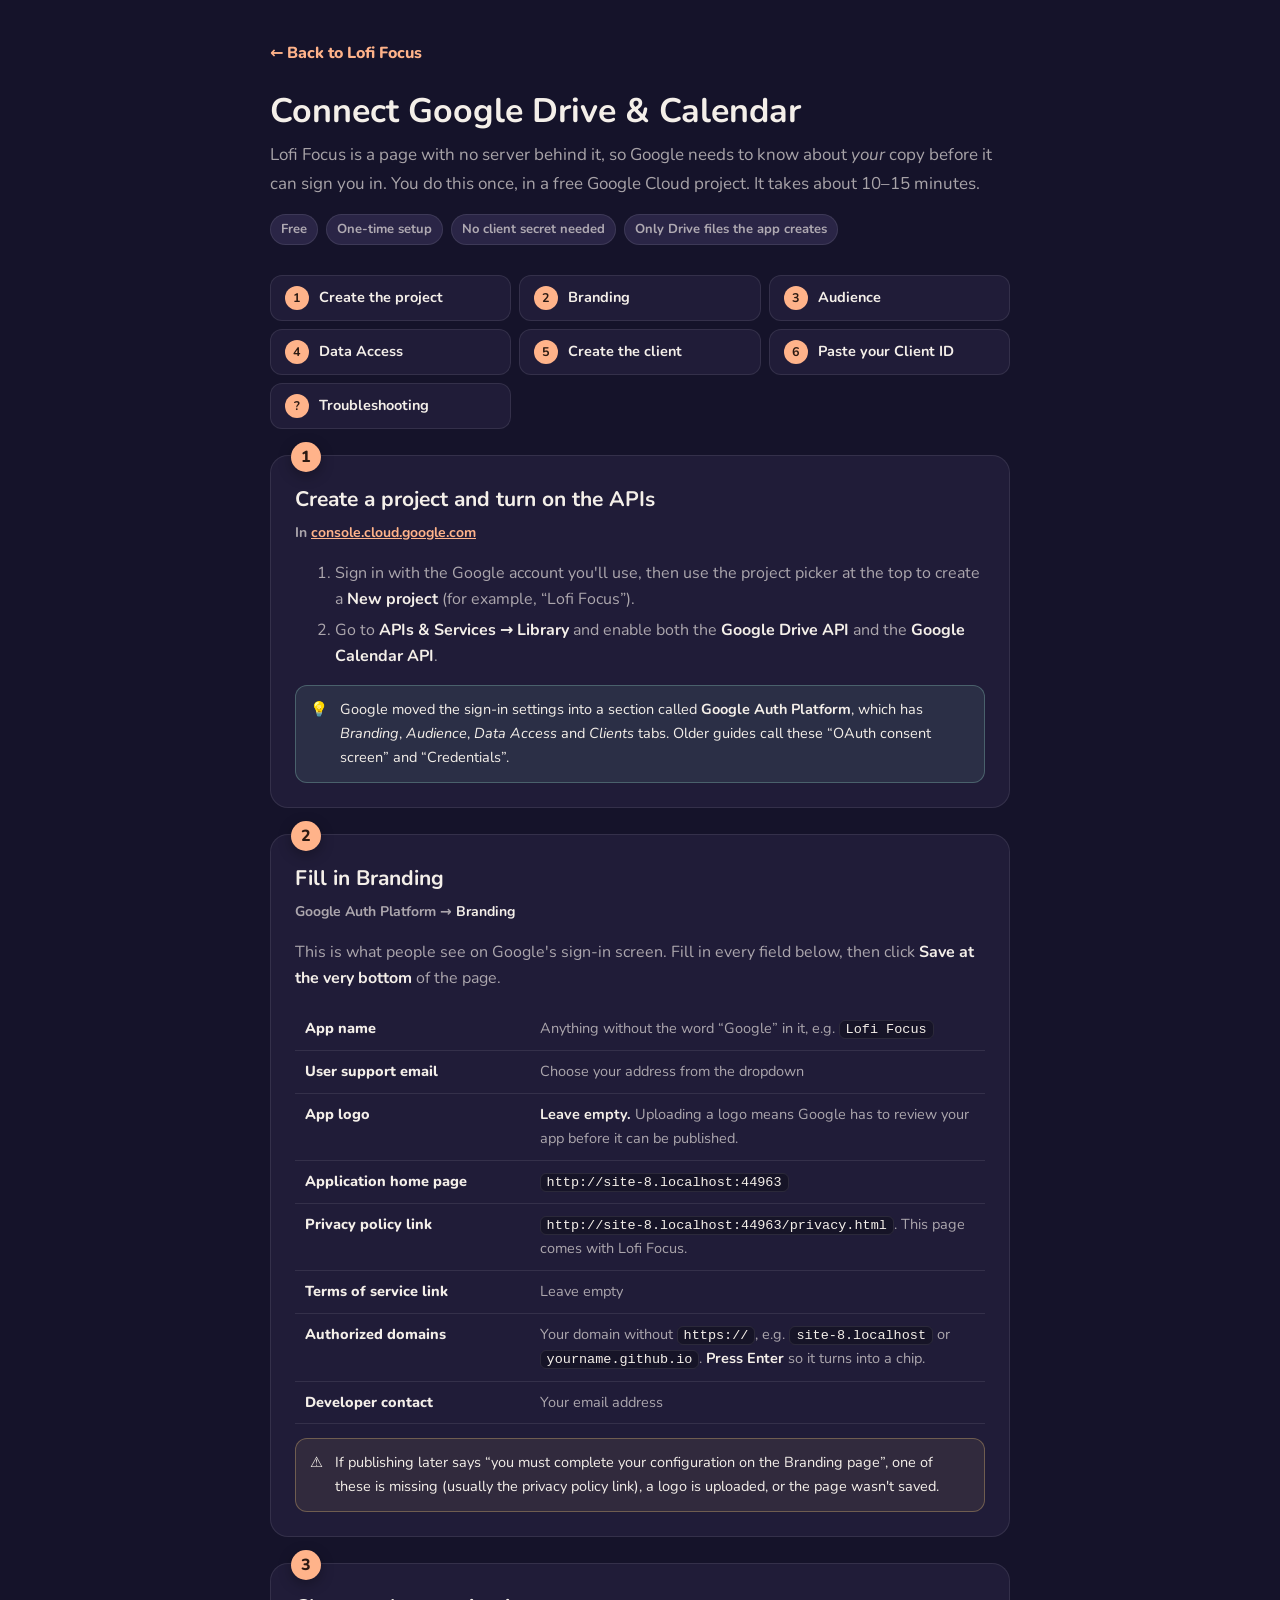
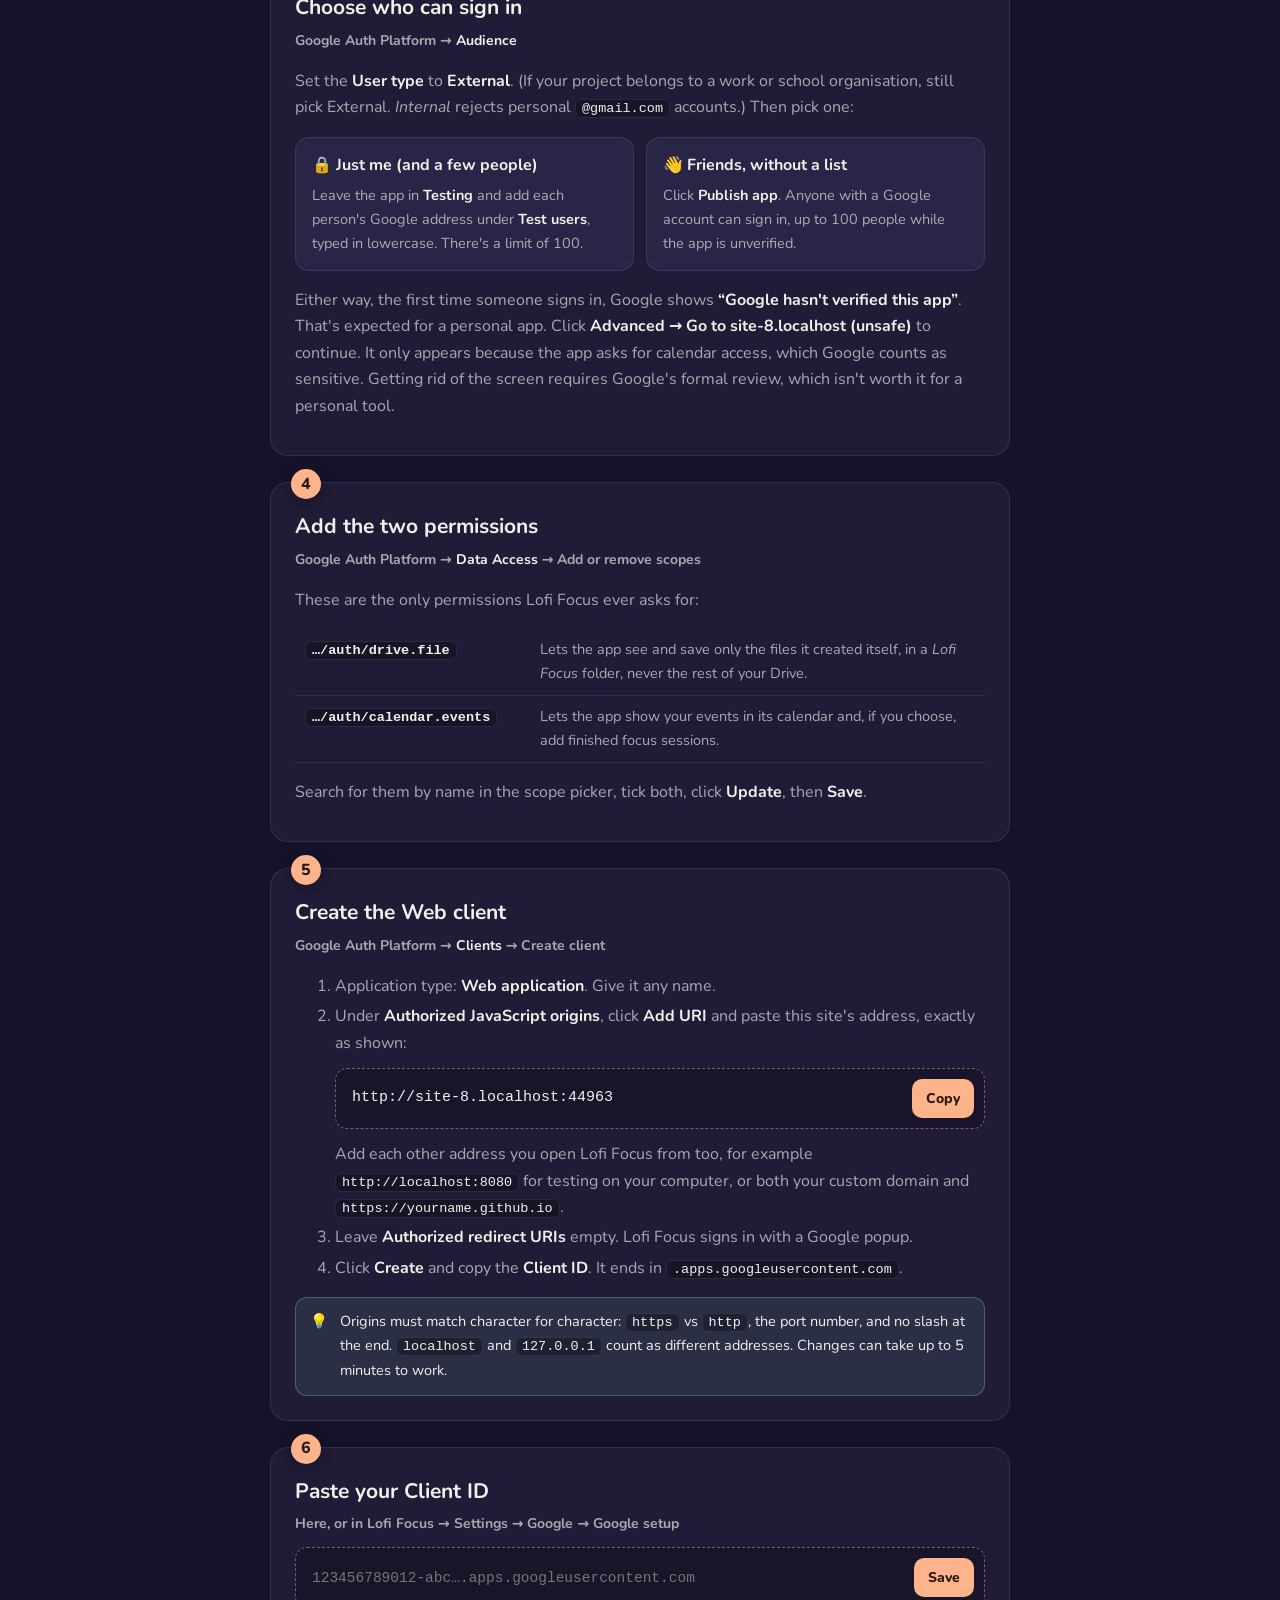
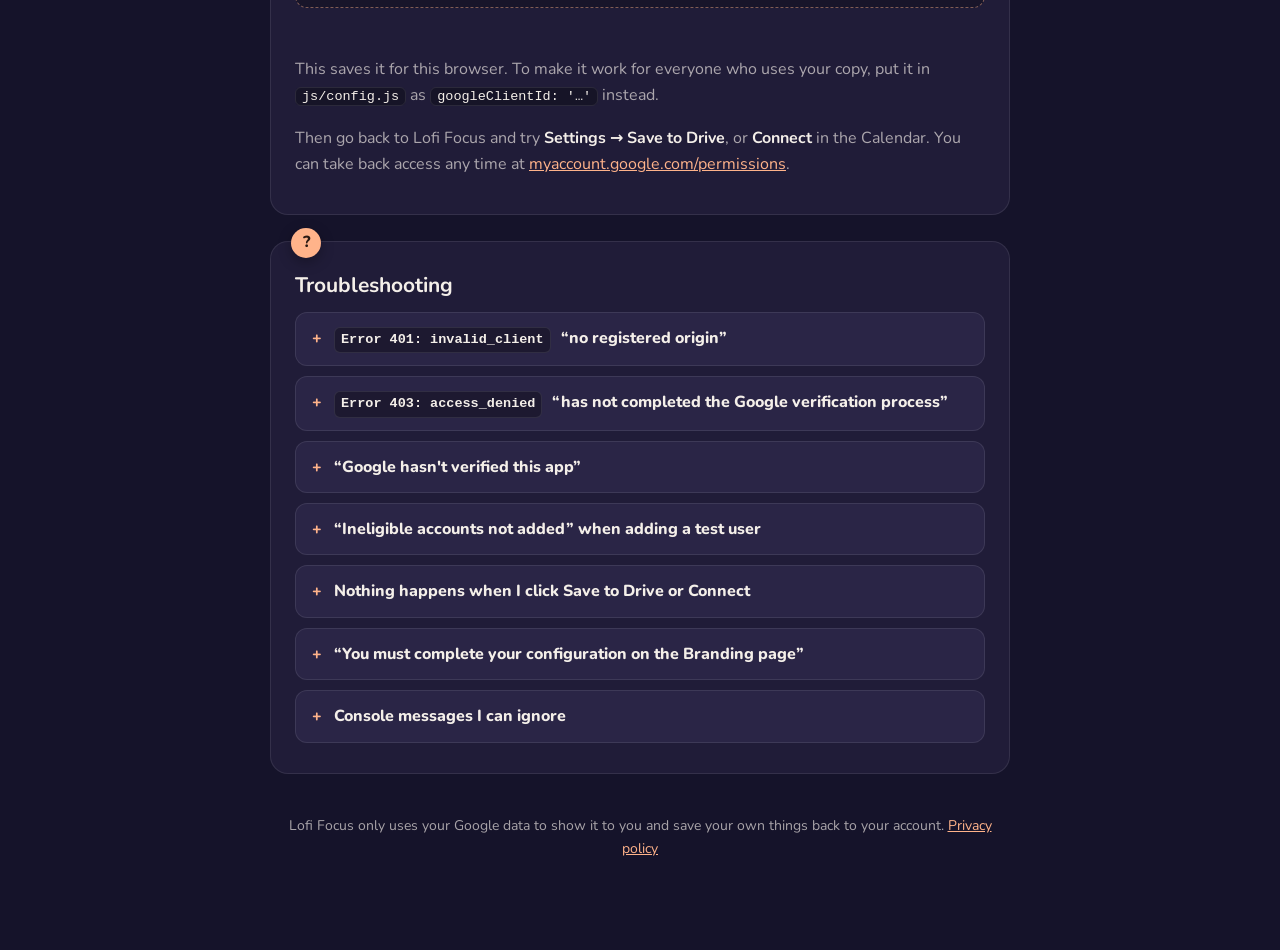
==== google-setup.html @ 4bba5fe3 "add google oauth setup instructions" ====
<!doctype html>
<html lang="en">
<head>
  <meta charset="utf-8">
  <meta name="viewport" content="width=device-width, initial-scale=1">
  <title>Google Setup · Lofi Focus</title>
  <meta name="description" content="Step-by-step: connect Lofi Focus to Google Drive and Google Calendar.">
  <link rel="icon" href="data:image/svg+xml,<svg xmlns='http://www.w3.org/2000/svg' viewBox='0 0 100 100'><text y='.9em' font-size='90'>🍅</text></svg>">
  <link rel="preconnect" href="https://fonts.googleapis.com">
  <link rel="preconnect" href="https://fonts.gstatic.com" crossorigin>
  <link rel="stylesheet" href="https://fonts.googleapis.com/css2?family=Nunito:wght@400;600;700;800&display=swap">
  <style>
    :root {
      --bg: #15132a; --card: #201c38; --card-2: #2a2546; --text: #f4efe9; --muted: rgba(244, 239, 233, 0.66);
      --line: rgba(255, 255, 255, 0.09); --accent: #ffb38a; --accent-ink: #2b1a13; --good: #93d6c4; --warn: #ffd27a;
      color-scheme: dark;
    }
    * { box-sizing: border-box; }
    html { scroll-behavior: smooth; }
    body { margin: 0; background: radial-gradient(1200px 600px at 80% -10%, #2c2450 0%, transparent 60%), var(--bg); color: var(--text); font: 16px/1.65 'Nunito', ui-rounded, system-ui, -apple-system, 'Segoe UI', sans-serif; }
    main { max-width: 780px; margin: 0 auto; padding: 40px 20px 96px; }
    a { color: var(--accent); }
    .back { display: inline-flex; gap: 6px; text-decoration: none; font-weight: 800; margin-bottom: 26px; }
    header h1 { font-size: 34px; line-height: 1.15; margin: 0 0 10px; }
    header p { color: var(--muted); margin: 0; font-size: 17px; }
    .badges { display: flex; flex-wrap: wrap; gap: 8px; margin: 16px 0 0; }
    .badge { font-size: 13px; font-weight: 700; padding: 4px 10px; border-radius: 999px; background: var(--card-2); color: var(--muted); border: 1px solid var(--line); }
    nav.toc { margin: 30px 0 10px; display: grid; grid-template-columns: repeat(auto-fit, minmax(210px, 1fr)); gap: 8px; }
    nav.toc a { display: flex; gap: 10px; align-items: center; padding: 10px 14px; border-radius: 12px; background: var(--card); border: 1px solid var(--line); text-decoration: none; color: var(--text); font-weight: 700; font-size: 14.5px; }
    nav.toc a:hover { border-color: rgba(255, 179, 138, 0.5); }
    nav.toc b { display: grid; place-items: center; width: 24px; height: 24px; border-radius: 50%; background: var(--accent); color: var(--accent-ink); font-size: 12.5px; flex: none; }
    section.step { position: relative; margin: 26px 0; padding: 22px 24px 20px; background: var(--card); border: 1px solid var(--line); border-radius: 18px; scroll-margin-top: 20px; }
    .num { position: absolute; top: -14px; left: 20px; display: grid; place-items: center; width: 30px; height: 30px; border-radius: 50%; background: var(--accent); color: var(--accent-ink); font-weight: 800; box-shadow: 0 4px 14px rgba(0, 0, 0, .3); }
    section.step h2 { margin: 4px 0 4px; font-size: 21px; }
    .where { color: var(--muted); font-size: 14px; font-weight: 700; margin: 0 0 12px; }
    .where span { color: var(--text); }
    p, li { color: var(--muted); }
    li { margin: 4px 0; }
    strong { color: var(--text); }
    code { background: rgba(0, 0, 0, 0.3); border: 1px solid var(--line); padding: 1px 6px; border-radius: 6px; font-size: 13.5px; color: var(--text); font-family: ui-monospace, SFMono-Regular, Menlo, monospace; overflow-wrap: break-word; }
    table { width: 100%; border-collapse: collapse; margin: 10px 0; font-size: 14.5px; }
    th, td { text-align: left; vertical-align: top; padding: 9px 10px; border-bottom: 1px solid var(--line); }
    th { color: var(--text); font-weight: 800; width: 34%; }
    td { color: var(--muted); }
    .callout { display: flex; gap: 12px; margin: 14px 0 4px; padding: 12px 14px; border-radius: 12px; font-size: 14.5px; }
    .callout p { margin: 0; color: var(--text); }
    .callout.tip { background: rgba(147, 214, 196, 0.1); border: 1px solid rgba(147, 214, 196, 0.3); }
    .callout.warn { background: rgba(255, 210, 122, 0.08); border: 1px solid rgba(255, 210, 122, 0.3); }
    .choice { display: grid; grid-template-columns: 1fr 1fr; gap: 12px; margin: 12px 0; }
    .choice > div { padding: 14px 16px; border-radius: 14px; background: var(--card-2); border: 1px solid var(--line); }
    .choice h3 { margin: 0 0 6px; font-size: 16px; }
    .choice p { margin: 0; font-size: 14.5px; }
    .tool { display: flex; gap: 8px; align-items: center; margin: 12px 0; padding: 10px; border-radius: 12px; background: rgba(0, 0, 0, 0.25); border: 1px dashed rgba(255, 179, 138, 0.45); }
    .tool code { flex: 1; font-size: 15px; background: none; border: 0; padding: 4px 6px; }
    .tool input { flex: 1; min-width: 0; background: transparent; border: 0; color: var(--text); font: 14.5px ui-monospace, SFMono-Regular, Menlo, monospace; outline: none; padding: 6px; }
    button { font: inherit; font-weight: 800; font-size: 14px; border: 0; border-radius: 10px; padding: 8px 14px; background: var(--accent); color: var(--accent-ink); cursor: pointer; flex: none; }
    button.ghost { background: var(--card-2); color: var(--text); border: 1px solid var(--line); }
    .status { font-size: 14px; font-weight: 700; margin: 4px 2px 0; min-height: 1.4em; }
    .status.ok { color: var(--good); }
    .status.bad { color: var(--warn); }
    details.trouble { margin: 10px 0; border-radius: 12px; background: var(--card-2); border: 1px solid var(--line); }
    details.trouble summary { cursor: pointer; padding: 12px 16px; font-weight: 800; list-style: none; display: flex; gap: 10px; align-items: baseline; }
    details.trouble summary::-webkit-details-marker { display: none; }
    details.trouble summary::before { content: '+'; color: var(--accent); font-weight: 800; width: 12px; }
    details.trouble[open] summary::before { content: '−'; }
    details.trouble summary code { font-weight: 600; }
    details.trouble div { padding: 0 16px 12px 38px; }
    details.trouble p { margin: 4px 0; font-size: 14.5px; }
    footer { margin-top: 40px; color: var(--muted); font-size: 14px; text-align: center; }
    @media (max-width: 600px) {
      header h1 { font-size: 27px; }
      .choice { grid-template-columns: 1fr; }
      section.step { padding: 20px 16px 16px; }
      th { width: 40%; }
    }
  </style>
</head>
<body>
  <main>
    <a class="back" href="./">← Back to Lofi Focus</a>

    <header>
      <h1>Connect Google Drive &amp; Calendar</h1>
      <p>Lofi Focus is a page with no server behind it, so Google needs to know about <em>your</em> copy before it can sign you in.
        You do this once, in a free Google Cloud project. It takes about 10–15 minutes.</p>
      <div class="badges">
        <span class="badge">Free</span><span class="badge">One-time setup</span><span class="badge">No client secret needed</span><span class="badge">Only Drive files the app creates</span>
      </div>
    </header>

    <nav class="toc" aria-label="Steps">
      <a href="#project"><b>1</b>Create the project</a>
      <a href="#branding"><b>2</b>Branding</a>
      <a href="#audience"><b>3</b>Audience</a>
      <a href="#scopes"><b>4</b>Data Access</a>
      <a href="#client"><b>5</b>Create the client</a>
      <a href="#paste"><b>6</b>Paste your Client ID</a>
      <a href="#trouble"><b>?</b>Troubleshooting</a>
    </nav>

    <section class="step" id="project">
      <div class="num">1</div>
      <h2>Create a project and turn on the APIs</h2>
      <p class="where">In <a href="https://console.cloud.google.com/" target="_blank" rel="noopener">console.cloud.google.com</a></p>
      <ol>
        <li>Sign in with the Google account you'll use, then use the project picker at the top to create a <strong>New project</strong> (for example, “Lofi Focus”).</li>
        <li>Go to <strong>APIs &amp; Services → Library</strong> and enable both the <strong>Google Drive API</strong> and the <strong>Google Calendar API</strong>.</li>
      </ol>
      <div class="callout tip"><span>💡</span><p>Google moved the sign-in settings into a section called <strong>Google Auth Platform</strong>, which has <em>Branding</em>, <em>Audience</em>, <em>Data Access</em> and <em>Clients</em> tabs. Older guides call these “OAuth consent screen” and “Credentials”.</p></div>
    </section>

    <section class="step" id="branding">
      <div class="num">2</div>
      <h2>Fill in Branding</h2>
      <p class="where">Google Auth Platform → <span>Branding</span></p>
      <p>This is what people see on Google's sign-in screen. Fill in every field below, then click <strong>Save at the very bottom</strong> of the page.</p>
      <table>
        <tr><th>App name</th><td>Anything without the word “Google” in it, e.g. <code>Lofi Focus</code></td></tr>
        <tr><th>User support email</th><td>Choose your address from the dropdown</td></tr>
        <tr><th>App logo</th><td><strong>Leave empty.</strong> Uploading a logo means Google has to review your app before it can be published.</td></tr>
        <tr><th>Application home page</th><td><code class="fill-home">https://your-site</code></td></tr>
        <tr><th>Privacy policy link</th><td><code class="fill-privacy">https://your-site/privacy.html</code>. This page comes with Lofi Focus.</td></tr>
        <tr><th>Terms of service link</th><td>Leave empty</td></tr>
        <tr><th>Authorized domains</th><td>Your domain without <code>https://</code>, e.g. <code class="fill-domain">example.com</code> or <code>yourname.github.io</code>. <strong>Press Enter</strong> so it turns into a chip.</td></tr>
        <tr><th>Developer contact</th><td>Your email address</td></tr>
      </table>
      <div class="callout warn"><span>⚠️</span><p>If publishing later says “you must complete your configuration on the Branding page”, one of these is missing (usually the privacy policy link), a logo is uploaded, or the page wasn't saved.</p></div>
    </section>

    <section class="step" id="audience">
      <div class="num">3</div>
      <h2>Choose who can sign in</h2>
      <p class="where">Google Auth Platform → <span>Audience</span></p>
      <p>Set the <strong>User type</strong> to <strong>External</strong>. (If your project belongs to a work or school organisation, still pick External. <em>Internal</em> rejects personal <code>@gmail.com</code> accounts.) Then pick one:</p>
      <div class="choice">
        <div>
          <h3>🔒 Just me (and a few people)</h3>
          <p>Leave the app in <strong>Testing</strong> and add each person's Google address under <strong>Test users</strong>, typed in lowercase. There's a limit of 100.</p>
        </div>
        <div>
          <h3>👋 Friends, without a list</h3>
          <p>Click <strong>Publish app</strong>. Anyone with a Google account can sign in, up to 100 people while the app is unverified.</p>
        </div>
      </div>
      <p>Either way, the first time someone signs in, Google shows <strong>“Google hasn't verified this app”</strong>. That's expected for a personal app. Click <strong>Advanced → Go to <span class="fill-domain-text">your site</span> (unsafe)</strong> to continue. It only appears because the app asks for calendar access, which Google counts as sensitive. Getting rid of the screen requires Google's formal review, which isn't worth it for a personal tool.</p>
    </section>

    <section class="step" id="scopes">
      <div class="num">4</div>
      <h2>Add the two permissions</h2>
      <p class="where">Google Auth Platform → <span>Data Access</span> → Add or remove scopes</p>
      <p>These are the only permissions Lofi Focus ever asks for:</p>
      <table>
        <tr><th><code>…/auth/drive.file</code></th><td>Lets the app see and save only the files it created itself, in a <em>Lofi Focus</em> folder, never the rest of your Drive.</td></tr>
        <tr><th><code>…/auth/calendar.events</code></th><td>Lets the app show your events in its calendar and, if you choose, add finished focus sessions.</td></tr>
      </table>
      <p>Search for them by name in the scope picker, tick both, click <strong>Update</strong>, then <strong>Save</strong>.</p>
    </section>

    <section class="step" id="client">
      <div class="num">5</div>
      <h2>Create the Web client</h2>
      <p class="where">Google Auth Platform → <span>Clients</span> → Create client</p>
      <ol>
        <li>Application type: <strong>Web application</strong>. Give it any name.</li>
        <li>Under <strong>Authorized JavaScript origins</strong>, click <strong>Add URI</strong> and paste this site's address, exactly as shown:
          <div class="tool"><code id="origin">…</code><button type="button" class="copy" data-copy="origin">Copy</button></div>
          Add each other address you open Lofi Focus from too, for example <code>http://localhost:8080</code> for testing on your computer, or both your custom domain and <code>https://yourname.github.io</code>.
        </li>
        <li>Leave <strong>Authorized redirect URIs</strong> empty. Lofi Focus signs in with a Google popup.</li>
        <li>Click <strong>Create</strong> and copy the <strong>Client ID</strong>. It ends in <code>.apps.googleusercontent.com</code>.</li>
      </ol>
      <div class="callout tip"><span>💡</span><p>Origins must match character for character: <code>https</code> vs <code>http</code>, the port number, and no slash at the end. <code>localhost</code> and <code>127.0.0.1</code> count as different addresses. Changes can take up to 5 minutes to work.</p></div>
    </section>

    <section class="step" id="paste">
      <div class="num">6</div>
      <h2>Paste your Client ID</h2>
      <p class="where">Here, or in Lofi Focus → Settings → Google → Google setup</p>
      <div class="tool"><input id="clientId" placeholder="123456789012-abc….apps.googleusercontent.com" autocomplete="off" spellcheck="false" aria-label="Google OAuth Client ID"><button type="button" id="saveId">Save</button></div>
      <p class="status" id="idStatus"></p>
      <p>This saves it for this browser. To make it work for everyone who uses your copy, put it in <code>js/config.js</code> as <code>googleClientId: '…'</code> instead.</p>
      <p>Then go back to Lofi Focus and try <strong>Settings → Save to Drive</strong>, or <strong>Connect</strong> in the Calendar. You can take back access any time at <a href="https://myaccount.google.com/permissions" target="_blank" rel="noopener">myaccount.google.com/permissions</a>.</p>
    </section>

    <section class="step" id="trouble">
      <div class="num">?</div>
      <h2>Troubleshooting</h2>
      <details class="trouble"><summary><code>Error 401: invalid_client</code> “no registered origin”</summary><div>
        <p>This page's exact address isn't in <strong>Authorized JavaScript origins</strong> (step 5). Check http vs https, the port, a slash at the end, and localhost vs 127.0.0.1.</p>
        <p>Also check the Client ID: no quotes or spaces, and it must be the <em>Client ID</em>, not the client secret.</p>
      </div></details>
      <details class="trouble"><summary><code>Error 403: access_denied</code> “has not completed the Google verification process”</summary><div>
        <p>The app is in Testing and this Google account isn't a <strong>Test user</strong>. Add the account (step 3), or publish the app.</p>
      </div></details>
      <details class="trouble"><summary>“Google hasn't verified this app”</summary><div>
        <p>That's expected. Click <strong>Advanced → Go to … (unsafe)</strong>. It's your own app.</p>
      </div></details>
      <details class="trouble"><summary>“Ineligible accounts not added” when adding a test user</summary><div>
        <p>The audience is set to <em>Internal</em> (switch to External), or the address has a typo or trailing space. Group addresses, aliases and supervised (child) accounts can't be test users.</p>
      </div></details>
      <details class="trouble"><summary>Nothing happens when I click Save to Drive or Connect</summary><div>
        <p>Your browser may have blocked the sign-in popup. Allow popups for this site.</p>
        <p>An ad or privacy blocker (uBlock Origin, AdGuard, Privacy Badger, Brave Shields) may be blocking <code>accounts.google.com</code>. In the browser console this shows as <code>net::ERR_BLOCKED_BY_CLIENT</code>. Allow this site in the blocker, or try a private window.</p>
      </div></details>
      <details class="trouble"><summary>“You must complete your configuration on the Branding page”</summary><div>
        <p>A required Branding field is empty (often the privacy policy link), a logo is uploaded, or the page wasn't saved at the bottom. See step 2.</p>
      </div></details>
      <details class="trouble"><summary>Console messages I can ignore</summary><div>
        <p>Blocked <code>doubleclick.net</code> or <code>googleads</code> requests are ads inside the YouTube player being stopped by an ad blocker.</p>
        <p>“The AudioContext was not allowed to start” is expected: browsers only allow sound after your first click, and Lofi Focus starts audio on that click.</p>
      </div></details>
    </section>

    <footer>Lofi Focus only uses your Google data to show it to you and save your own things back to your account. <a href="privacy.html">Privacy policy</a></footer>
  </main>

  <script>
    (function () {
      'use strict';
      // Fill in this site's real addresses so they can be copied straight into Google's console.
      const origin = location.origin, host = location.hostname;
      const isWeb = /^https?:$/.test(location.protocol);
      const domain = host.split('.').slice(-2).join('.'); // e.g. lofi.example.com -> example.com (github.io sites: use yourname.github.io)
      document.getElementById('origin').textContent = isWeb ? origin : 'Open this page from your site (not as a file) to see its address';
      if (isWeb && host !== 'localhost' && host !== '127.0.0.1') {
        document.querySelectorAll('.fill-home').forEach((e) => { e.textContent = origin; });
        document.querySelectorAll('.fill-privacy').forEach((e) => { e.textContent = origin + '/privacy.html'; });
        document.querySelectorAll('.fill-domain').forEach((e) => { e.textContent = host.endsWith('.github.io') ? host : domain; });
        document.querySelectorAll('.fill-domain-text').forEach((e) => { e.textContent = host; });
      }

      document.querySelectorAll('button.copy').forEach((b) => b.addEventListener('click', async () => {
        const text = document.getElementById(b.dataset.copy).textContent;
        try { await navigator.clipboard.writeText(text); b.textContent = 'Copied ✓'; } catch (e) { b.textContent = 'Select & copy'; }
        setTimeout(() => { b.textContent = 'Copy'; }, 1800);
      }));

      // Save the Client ID where the app reads it (same key as Settings → Google setup).
      const KEY = 'lofi.googleClientId', input = document.getElementById('clientId'), status = document.getElementById('idStatus');
      try { input.value = JSON.parse(localStorage.getItem(KEY) || '""'); } catch (e) { /* ignore */ }
      document.getElementById('saveId').addEventListener('click', () => {
        const v = input.value.trim().replace(/^['"]|['"]$/g, '');
        input.value = v;
        if (!v) { status.className = 'status bad'; status.textContent = 'Paste the Client ID first.'; return; }
        if (!/^[\w-]+\.apps\.googleusercontent\.com$/.test(v)) {
          status.className = 'status bad';
          status.textContent = 'That doesn’t look like a Client ID. It should end in .apps.googleusercontent.com (not the client secret).';
          return;
        }
        try {
          localStorage.setItem(KEY, JSON.stringify(v));
          status.className = 'status ok';
          status.textContent = 'Saved ✓ Go back to Lofi Focus (reload it if it’s open in another tab).';
        } catch (e) {
          status.className = 'status bad';
          status.textContent = 'Couldn’t save in this browser. Paste it into Settings → Google in the app instead.';
        }
      });
    })();
  </script>
</body>
</html>
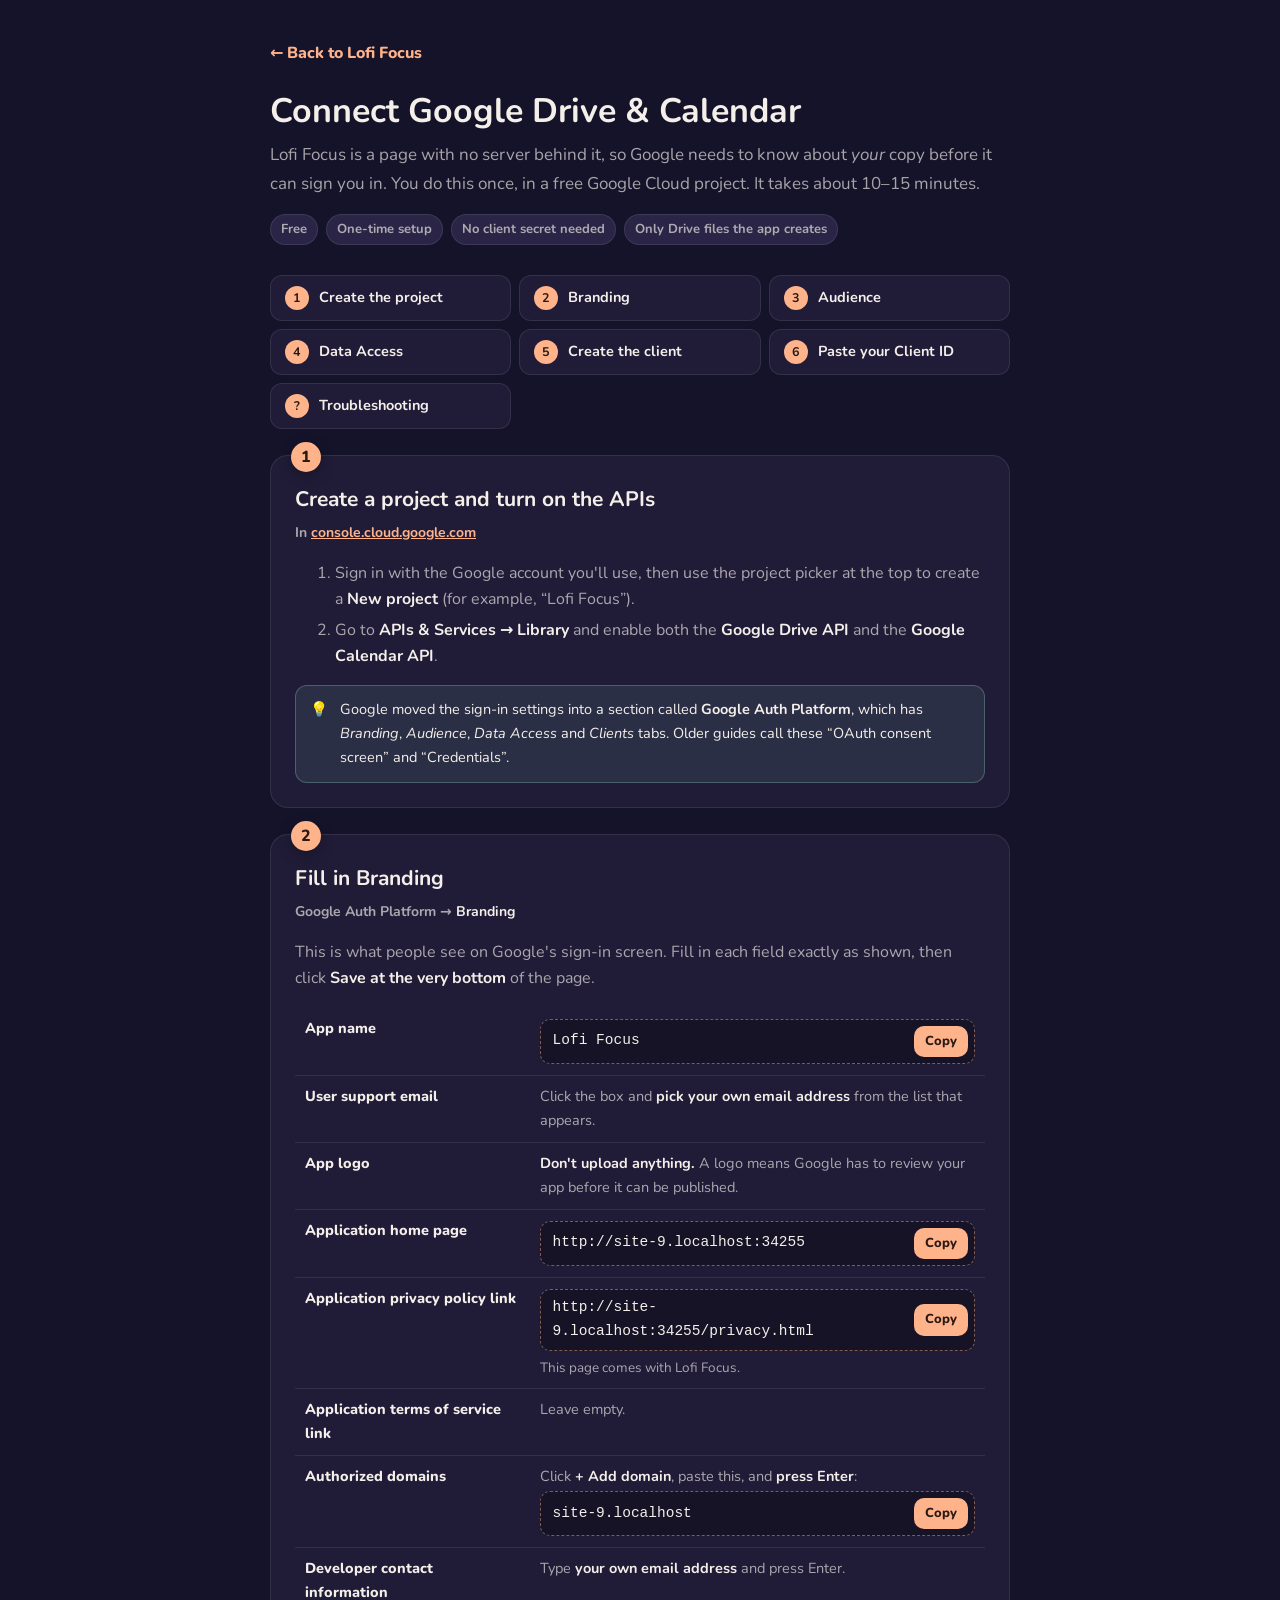
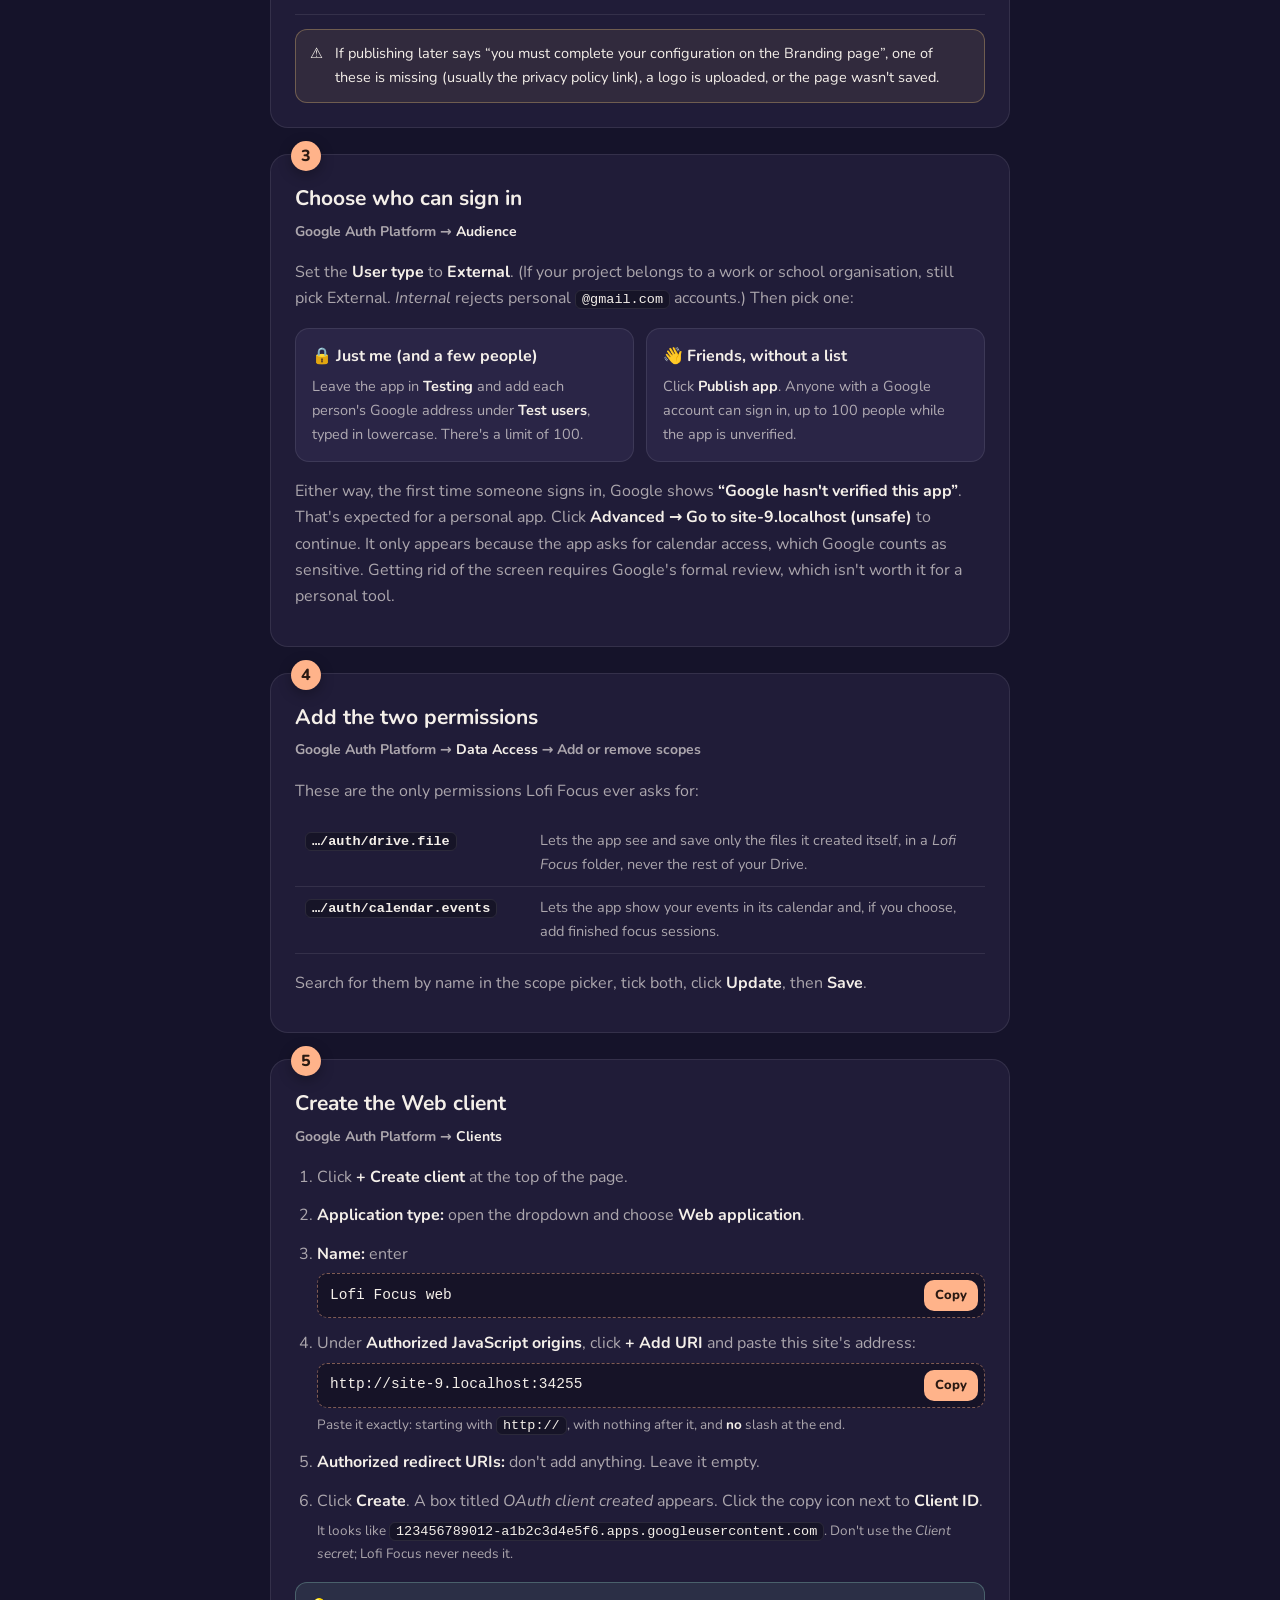
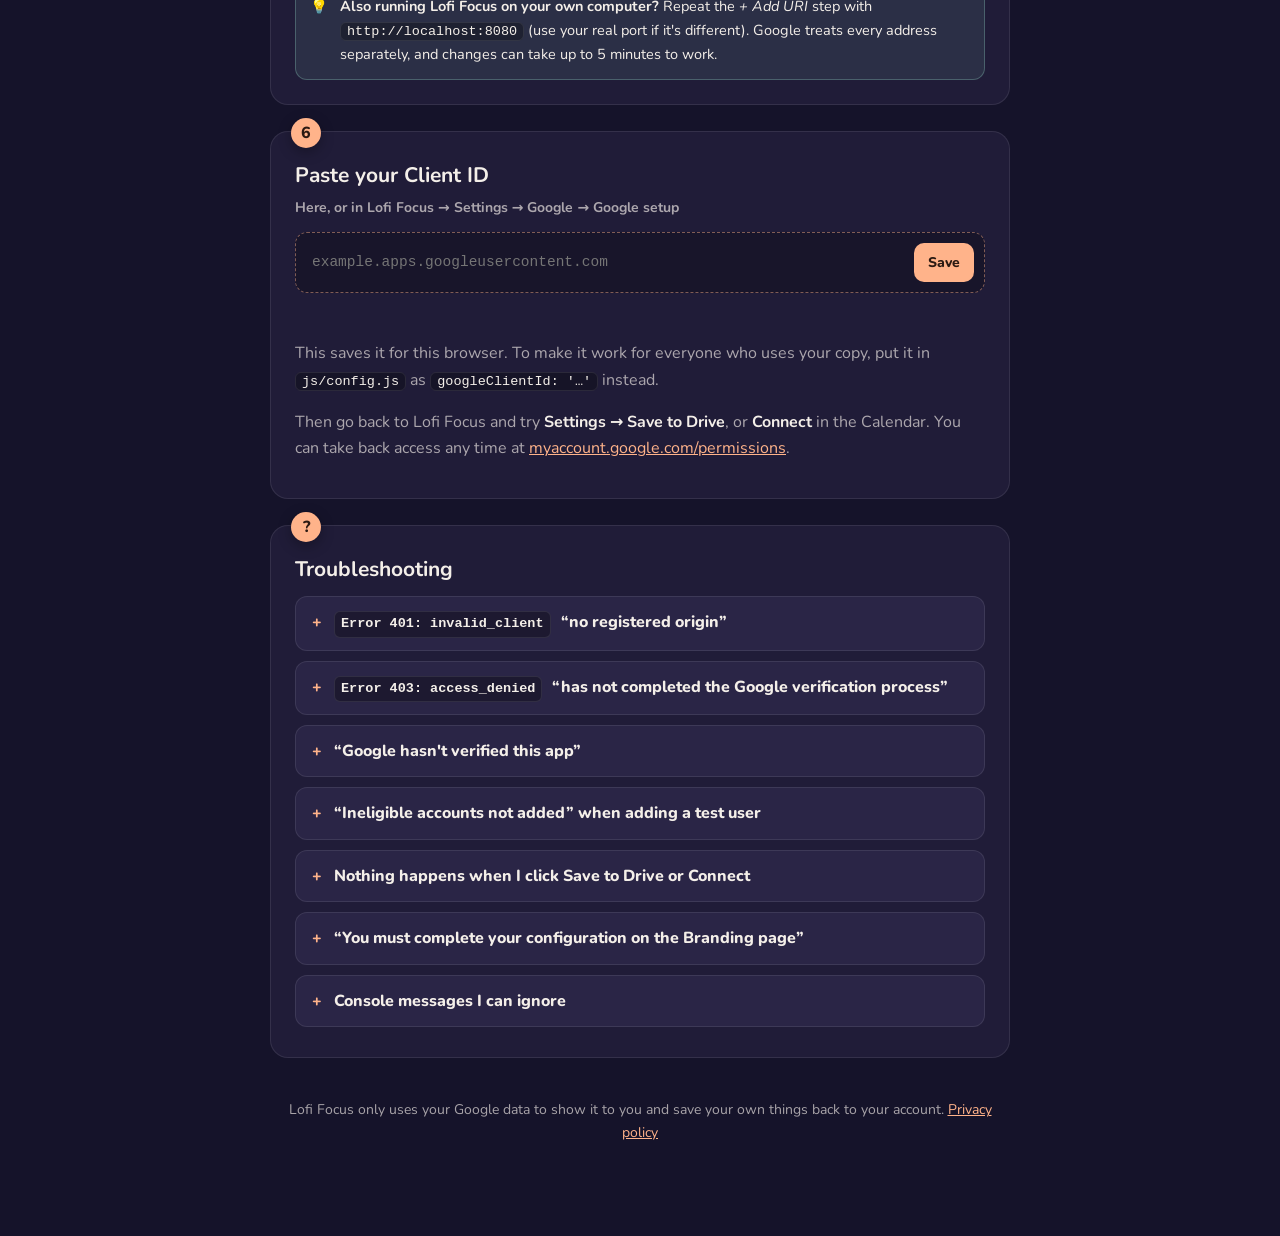
==== commit 93318666: "update setup instructions" ====
--- a/google-setup.html
+++ b/google-setup.html
@@ -55,6 +55,16 @@
     .tool input { flex: 1; min-width: 0; background: transparent; border: 0; color: var(--text); font: 14.5px ui-monospace, SFMono-Regular, Menlo, monospace; outline: none; padding: 6px; }
     button { font: inherit; font-weight: 800; font-size: 14px; border: 0; border-radius: 10px; padding: 8px 14px; background: var(--accent); color: var(--accent-ink); cursor: pointer; flex: none; }
     button.ghost { background: var(--card-2); color: var(--text); border: 1px solid var(--line); }
+    .enter { display: flex; align-items: center; gap: 8px; margin: 2px 0; padding: 6px 6px 6px 12px; border-radius: 10px; background: rgba(0, 0, 0, 0.3); border: 1px dashed rgba(255, 179, 138, 0.45); }
+    .enter code { flex: 1; background: none; border: 0; padding: 0; font-size: 14.5px; }
+    .enter button { padding: 5px 11px; font-size: 13px; }
+    .how { display: block; margin-top: 6px; font-size: 13.5px; }
+    ol.steps { padding-left: 22px; }
+    ol.steps > li { margin: 12px 0; }
+    ol.steps > li .enter { margin-top: 6px; }
+    .ready { display: flex; gap: 12px; margin: 22px 0 0; padding: 14px 16px; border-radius: 14px; background: rgba(147, 214, 196, 0.12); border: 1px solid rgba(147, 214, 196, 0.4); }
+    .ready p { margin: 0; color: var(--text); }
+    .ready[hidden] { display: none; }
     .status { font-size: 14px; font-weight: 700; margin: 4px 2px 0; min-height: 1.4em; }
     .status.ok { color: var(--good); }
     .status.bad { color: var(--warn); }
@@ -88,6 +98,8 @@
       </div>
     </header>
 
+    <div class="ready" id="alreadySetUp" hidden><span>✅</span><p><strong>This site is already connected to Google.</strong> You don't need to do any of this: just use <strong>Save to Drive</strong> or <strong>Connect</strong> in Lofi Focus. This guide is for people hosting their own copy.</p></div>
+
     <nav class="toc" aria-label="Steps">
       <a href="#project"><b>1</b>Create the project</a>
       <a href="#branding"><b>2</b>Branding</a>
@@ -113,16 +125,16 @@
       <div class="num">2</div>
       <h2>Fill in Branding</h2>
       <p class="where">Google Auth Platform → <span>Branding</span></p>
-      <p>This is what people see on Google's sign-in screen. Fill in every field below, then click <strong>Save at the very bottom</strong> of the page.</p>
+      <p>This is what people see on Google's sign-in screen. Fill in each field exactly as shown, then click <strong>Save at the very bottom</strong> of the page.</p>
       <table>
-        <tr><th>App name</th><td>Anything without the word “Google” in it, e.g. <code>Lofi Focus</code></td></tr>
-        <tr><th>User support email</th><td>Choose your address from the dropdown</td></tr>
-        <tr><th>App logo</th><td><strong>Leave empty.</strong> Uploading a logo means Google has to review your app before it can be published.</td></tr>
-        <tr><th>Application home page</th><td><code class="fill-home">https://your-site</code></td></tr>
-        <tr><th>Privacy policy link</th><td><code class="fill-privacy">https://your-site/privacy.html</code>. This page comes with Lofi Focus.</td></tr>
-        <tr><th>Terms of service link</th><td>Leave empty</td></tr>
-        <tr><th>Authorized domains</th><td>Your domain without <code>https://</code>, e.g. <code class="fill-domain">example.com</code> or <code>yourname.github.io</code>. <strong>Press Enter</strong> so it turns into a chip.</td></tr>
-        <tr><th>Developer contact</th><td>Your email address</td></tr>
+        <tr><th>App name</th><td><div class="enter"><code>Lofi Focus</code><button type="button" class="copy">Copy</button></div></td></tr>
+        <tr><th>User support email</th><td>Click the box and <strong>pick your own email address</strong> from the list that appears.</td></tr>
+        <tr><th>App logo</th><td><strong>Don't upload anything.</strong> A logo means Google has to review your app before it can be published.</td></tr>
+        <tr><th>Application home page</th><td><div class="enter"><code class="fill-home">https://your-site</code><button type="button" class="copy">Copy</button></div></td></tr>
+        <tr><th>Application privacy policy link</th><td><div class="enter"><code class="fill-privacy">https://your-site/privacy.html</code><button type="button" class="copy">Copy</button></div><span class="how">This page comes with Lofi Focus.</span></td></tr>
+        <tr><th>Application terms of service link</th><td>Leave empty.</td></tr>
+        <tr><th>Authorized domains</th><td>Click <strong>+ Add domain</strong>, paste this, and <strong>press Enter</strong>:<div class="enter"><code class="fill-domain">your-domain.com</code><button type="button" class="copy">Copy</button></div></td></tr>
+        <tr><th>Developer contact information</th><td>Type <strong>your own email address</strong> and press Enter.</td></tr>
       </table>
       <div class="callout warn"><span>⚠️</span><p>If publishing later says “you must complete your configuration on the Branding page”, one of these is missing (usually the privacy policy link), a logo is uploaded, or the page wasn't saved.</p></div>
     </section>
@@ -160,24 +172,27 @@
     <section class="step" id="client">
       <div class="num">5</div>
       <h2>Create the Web client</h2>
-      <p class="where">Google Auth Platform → <span>Clients</span> → Create client</p>
-      <ol>
-        <li>Application type: <strong>Web application</strong>. Give it any name.</li>
-        <li>Under <strong>Authorized JavaScript origins</strong>, click <strong>Add URI</strong> and paste this site's address, exactly as shown:
-          <div class="tool"><code id="origin">…</code><button type="button" class="copy" data-copy="origin">Copy</button></div>
-          Add each other address you open Lofi Focus from too, for example <code>http://localhost:8080</code> for testing on your computer, or both your custom domain and <code>https://yourname.github.io</code>.
-        </li>
-        <li>Leave <strong>Authorized redirect URIs</strong> empty. Lofi Focus signs in with a Google popup.</li>
-        <li>Click <strong>Create</strong> and copy the <strong>Client ID</strong>. It ends in <code>.apps.googleusercontent.com</code>.</li>
+      <p class="where">Google Auth Platform → <span>Clients</span></p>
+      <ol class="steps">
+        <li>Click <strong>+ Create client</strong> at the top of the page.</li>
+        <li><strong>Application type:</strong> open the dropdown and choose <strong>Web application</strong>.</li>
+        <li><strong>Name:</strong> enter
+          <div class="enter"><code>Lofi Focus web</code><button type="button" class="copy">Copy</button></div></li>
+        <li>Under <strong>Authorized JavaScript origins</strong>, click <strong>+ Add URI</strong> and paste this site's address:
+          <div class="enter"><code id="origin">…</code><button type="button" class="copy">Copy</button></div>
+          <span class="how">Paste it exactly: starting with <code class="fill-proto">https://</code>, with nothing after it, and <strong>no</strong> slash at the end.</span></li>
+        <li><strong>Authorized redirect URIs:</strong> don't add anything. Leave it empty.</li>
+        <li>Click <strong>Create</strong>. A box titled <em>OAuth client created</em> appears. Click the copy icon next to <strong>Client ID</strong>.
+          <span class="how">It looks like <code>123456789012-a1b2c3d4e5f6.apps.googleusercontent.com</code>. Don't use the <em>Client secret</em>; Lofi Focus never needs it.</span></li>
       </ol>
-      <div class="callout tip"><span>💡</span><p>Origins must match character for character: <code>https</code> vs <code>http</code>, the port number, and no slash at the end. <code>localhost</code> and <code>127.0.0.1</code> count as different addresses. Changes can take up to 5 minutes to work.</p></div>
+      <div class="callout tip"><span>💡</span><p><strong>Also running Lofi Focus on your own computer?</strong> Repeat the <em>+ Add URI</em> step with <code>http://localhost:8080</code> (use your real port if it's different). Google treats every address separately, and changes can take up to 5 minutes to work.</p></div>
     </section>
 
     <section class="step" id="paste">
       <div class="num">6</div>
       <h2>Paste your Client ID</h2>
       <p class="where">Here, or in Lofi Focus → Settings → Google → Google setup</p>
-      <div class="tool"><input id="clientId" placeholder="123456789012-abc….apps.googleusercontent.com" autocomplete="off" spellcheck="false" aria-label="Google OAuth Client ID"><button type="button" id="saveId">Save</button></div>
+      <div class="tool"><input id="clientId" placeholder="example.apps.googleusercontent.com" autocomplete="off" spellcheck="false" aria-label="Google OAuth Client ID"><button type="button" id="saveId">Save</button></div>
       <p class="status" id="idStatus"></p>
       <p>This saves it for this browser. To make it work for everyone who uses your copy, put it in <code>js/config.js</code> as <code>googleClientId: '…'</code> instead.</p>
       <p>Then go back to Lofi Focus and try <strong>Settings → Save to Drive</strong>, or <strong>Connect</strong> in the Calendar. You can take back access any time at <a href="https://myaccount.google.com/permissions" target="_blank" rel="noopener">myaccount.google.com/permissions</a>.</p>
@@ -215,6 +230,7 @@
     <footer>Lofi Focus only uses your Google data to show it to you and save your own things back to your account. <a href="privacy.html">Privacy policy</a></footer>
   </main>
 
+  <script src="js/config.js"></script>
   <script>
     (function () {
       'use strict';
@@ -223,6 +239,7 @@
       const isWeb = /^https?:$/.test(location.protocol);
       const domain = host.split('.').slice(-2).join('.'); // e.g. lofi.example.com -> example.com (github.io sites: use yourname.github.io)
       document.getElementById('origin').textContent = isWeb ? origin : 'Open this page from your site (not as a file) to see its address';
+      if (isWeb) document.querySelectorAll('.fill-proto').forEach((e) => { e.textContent = location.protocol + '//'; });
       if (isWeb && host !== 'localhost' && host !== '127.0.0.1') {
         document.querySelectorAll('.fill-home').forEach((e) => { e.textContent = origin; });
         document.querySelectorAll('.fill-privacy').forEach((e) => { e.textContent = origin + '/privacy.html'; });
@@ -231,14 +248,19 @@
       }
 
       document.querySelectorAll('button.copy').forEach((b) => b.addEventListener('click', async () => {
-        const text = document.getElementById(b.dataset.copy).textContent;
+        const text = b.parentElement.querySelector('code').textContent.trim();
         try { await navigator.clipboard.writeText(text); b.textContent = 'Copied ✓'; } catch (e) { b.textContent = 'Select & copy'; }
         setTimeout(() => { b.textContent = 'Copy'; }, 1800);
       }));
 
       // Save the Client ID where the app reads it (same key as Settings → Google setup).
       const KEY = 'lofi.googleClientId', input = document.getElementById('clientId'), status = document.getElementById('idStatus');
-      try { input.value = JSON.parse(localStorage.getItem(KEY) || '""'); } catch (e) { /* ignore */ }
+      // Don't show a saved ID on the page; just say one is there.
+      try {
+        const saved = JSON.parse(localStorage.getItem(KEY) || '""');
+        if (saved) { status.className = 'status ok'; status.textContent = `A Client ID is already saved in this browser (ending …${saved.split('.')[0].slice(-4)}). Paste a new one to replace it.`; }
+      } catch (e) { /* ignore */ }
+      if (window.Lofi && Lofi.config && Lofi.config.googleClientId) document.getElementById('alreadySetUp').hidden = false;
       document.getElementById('saveId').addEventListener('click', () => {
         const v = input.value.trim().replace(/^['"]|['"]$/g, '');
         input.value = v;
@@ -250,8 +272,9 @@
         }
         try {
           localStorage.setItem(KEY, JSON.stringify(v));
+          input.value = '';
           status.className = 'status ok';
-          status.textContent = 'Saved ✓ Go back to Lofi Focus (reload it if it’s open in another tab).';
+          status.textContent = `Saved ✓ (ending …${v.split('.')[0].slice(-4)}). Go back to Lofi Focus, and reload it if it’s open in another tab.`;
         } catch (e) {
           status.className = 'status bad';
           status.textContent = 'Couldn’t save in this browser. Paste it into Settings → Google in the app instead.';
